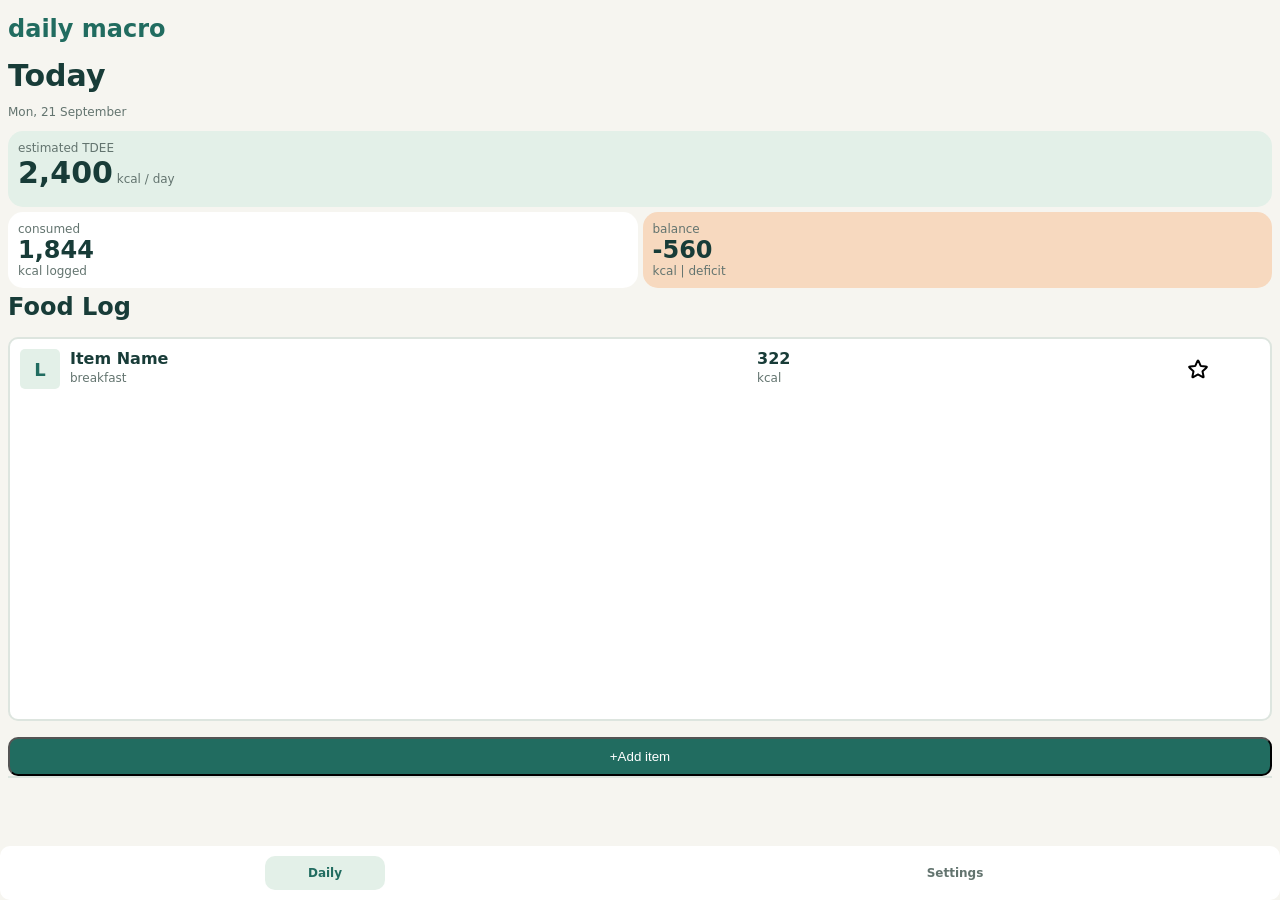
==== src/pages/index.html @ 57b3767c "adding functionality and saving to settings page" ====
<!DOCTYPE html>
<html lang="en">
<head>
    <meta charset="UTF-8">
    <meta name="viewport" content="width=device-width, initial-scale=1.0">
    <title>Home Page Cal Tracker</title>
    <link rel="stylesheet" href="../assets/global-css/global.css" />
    <link rel="stylesheet" href="./css/home.css" />
</head>
<body>
    <main>
        <h1>daily macro</h1>
        <h2>Today</h2>
        <p>Mon, 21 September</p>

        <div id="cal-stats">
            <div id="tdee-stat" class="cal-card">
                <p>estimated TDEE</p>
                <h3 class="pair"><span id="estimated-tdee">2,400</span> kcal / day</h3>
            </div>
            <div id="consumed-stat" class="cal-card">
                <p>consumed</p>
                <h3 id="consumed-cal">1,844</h3>
                <p>kcal logged</p>
            </div>
            <div id="balance-stat" class="cal-card">
                <p>balance</p>
                <h3 id="balance-cal">-560</h3>
                <p>kcal | deficit</p>
            </div>
        </div>

        <div id="food-log-container">
            <h3 id="food-log-text">Food Log</h3>

            <ul id="food-log">
                <li class="food-item">
                    <div class="item-name-content">
                        <h2 class="item-name">Item Name</h2>
                        <p class="item-time">breakfast</p>
                    </div>
                    <div class="item-cals">
                        <h2>322</h2>
                        <p>kcal</p>
                    </div>
                    <div class="item-favouriting">
                        <img src="../assets/icons/hollow-star-icon.svg" />
                    </div>
                </li>
            </ul>
            <button id="add-item-btn">&plus;Add item</button>
        </div>
    </main>
    <nav>
        <a href="index.html" class="active">Daily</a>
        <a href="settings.html">Settings</a>
    </nav>

    <script src="js/home.js" ></script>
</body>
</html>
---- src/assets/global-css/global.css ----
@import url("./colour.css");

:root {
/* Font */
    --font-family: "DejaVu Sans", Arial, sans-serif;

/* font weights */
    --font-normal-weight: 400;
    --font-heading-weight: 700;

/*  */
    --font-normal-size: 24px;
    --font-heading-size: 30px;
    --font-sub-heading-size: 24px;
    --font-log-heading-size: 16px;
    --font-log-normal-size: 12px;
}

body {
    background-color: var(--color-background);
    font-family: var(--font-family);
    font-weight: var(--font-normal-weight);
}

main {
    margin-bottom: 65px;
}

h1, h2, h3 {
    font-weight: var(--font-heading-weight);
    margin: 0;
    color: var(--color-text-primary);
}

h1 {
    font-size: var(--font-normal-size);
    margin: 15px 0;
    color: var(--color-title);
}

h2 {
    font-size: var(--font-heading-size);
}

h3 {
    font-size: var(--font-sub-heading-size);
}

p, a, label {
    color: var(--color-text-secondary);
    font-weight: 400;
    font-size: var(--font-log-normal-size);
}

a {
    text-decoration: none;
    color: inherit;
}

ul {
    background-color: var(--color-surface);
    border: 2px solid var(--color-border);
    border-radius: 10px;
}

/* Inputs */
input, select {
    background-color: var(--color-surface);
    border: 2px solid var(--color-border);
    border-radius: 10px;

    padding: 15px 10px;
}
input[type="checkbox"] {
    position: relative;
    appearance: none;
    width: 20px;
    height: 20px;
    flex-shrink: 0;
}
input[type="checkbox"]:checked {
    background-color: var(--color-primary);
}
input[type="checkbox"]:checked:before {
    position: absolute;
    top: 0;
    left: 0;

    transform: translate(50%, 20%);
    content: "✓";
    color: var(--color-text-on-primary);
}
button {
    background-color: var(--color-primary);
    color: var(--color-text-on-primary);
    border-radius: 10px
}

/* Nav bar */
nav {
    position: fixed;
    bottom: 0;
    left: 0;

    display: flex;
    flex-direction: row;
    justify-content: space-around;

    padding: 10px;

    width: calc(100% - 20px);
    background-color: var(--color-surface);
    border-radius: 10px;
}

nav a {
    width: 100px;
    padding: 10px;

    color: var(--color-text-secondary);
    text-align: center;
    font-weight: 700;

    border-radius: 10px;
}

nav a.active {
    background-color: var(--color-primary-soft);
    color: var(--color-primary);
}

.pair {
    font-weight: var(--font-normal-weight);
    font-size: var(--font-log-normal-size);
    color: var(--color-text-secondary);
}

.pair span {
    font-weight: var(--font-heading-weight);
    font-size: var(--font-heading-size);
    color: var(--color-text-primary);
}
---- src/pages/css/home.css ----
main {
    border-bottom: 2px solid var(--color-border);
}

#cal-stats {
    display: grid;
    grid-template-columns: 1fr 1fr;
    grid-template-rows: 1fr 1fr;
    gap: 5px;
}

#tdee-stat {
    grid-column: span 2;
    background-color: var(--color-tdee-background);
}

#consumed-stat {
    background-color: var(--color-consumed-background);
}

#balance-stat {
    background-color: var(--color-balance-background);
}

.cal-card {
    background-color: white;
    border-radius: 15px;

    padding: 10px;
}

.cal-card p {
    font-weight: var(--font-normal-weight);
    margin: 0;
}

#food-log-text { 
    margin: 5px 0;
}

#food-log {
    list-style: none;
    padding: 10px;
    height: 40vh;
    overflow-y: auto;
}

#food-log h2 {
    font-size: var(--font-log-heading-size);
}

#food-log p {
    font-size: var(--font-log-normal-size);
    margin: 0;
    margin-top: 3px;
}

#food-log li {
    display: flex;
    margin-bottom: 5px;
    font-size: 18px;
}

#food-log .item-name-content {
    display: flex;
    flex-direction: column;

    width: 55%;
    overflow: hidden;
    white-space: nowrap;
    margin-right: 5px;
}

#food-log li::before {
    display: flex;
    flex-direction: row;
    align-items: center;
    justify-content: center;
    content: "L";

    margin-right: 10px;

    width: 40px;
    height: 40px;
    font-weight: var(--font-heading-weight);

    border-radius: 5px;
    background-color: var(--color-tdee-background);
    color: var(--color-title);
}

.item-cals {
    margin-right: auto;
}

.item-favouriting {
    display: flex;
    align-items: center;
    justify-content: center;
    width: 10%;
}

#add-item-btn {
    width: 100%;
    padding: 10px 15px;

    background-color: var(--color-primary);
    color: var(--color-text-on-primary);
}
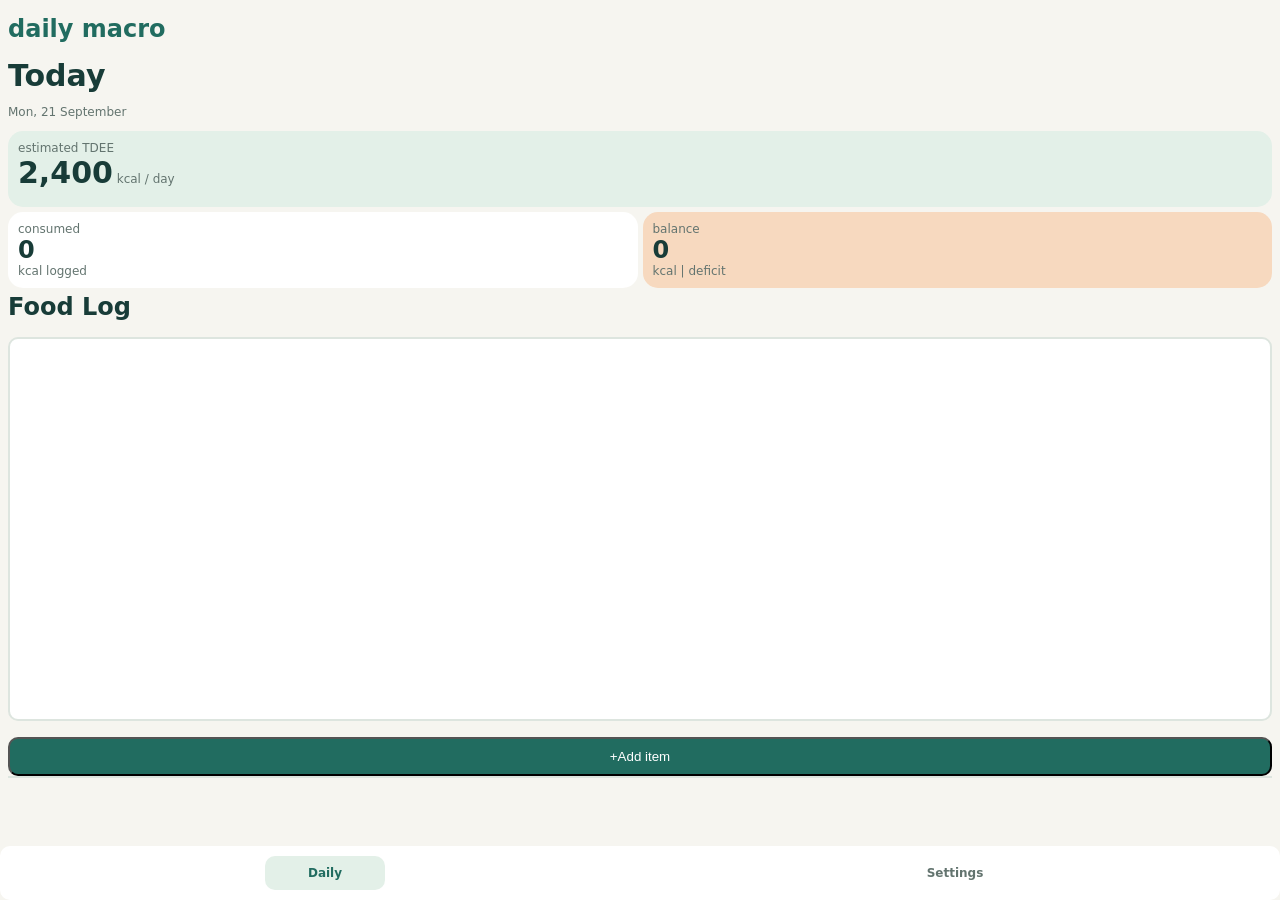
==== commit af09037f: "Added favouriting functionality" ====
--- a/src/pages/index.html
+++ b/src/pages/index.html
@@ -20,13 +20,13 @@
             </div>
             <div id="consumed-stat" class="cal-card">
                 <p>consumed</p>
-                <h3 id="consumed-cal">1,844</h3>
+                <h3 id="consumed-cal">0</h3>
                 <p>kcal logged</p>
             </div>
             <div id="balance-stat" class="cal-card">
                 <p>balance</p>
-                <h3 id="balance-cal">-560</h3>
-                <p>kcal | deficit</p>
+                <h3 id="balance-cal">0</h3>
+                <p>kcal | <span id="sur-or-def-text">deficit</span></p>
             </div>
         </div>
 
@@ -34,19 +34,7 @@
             <h3 id="food-log-text">Food Log</h3>
 
             <ul id="food-log">
-                <li class="food-item">
-                    <div class="item-name-content">
-                        <h2 class="item-name">Item Name</h2>
-                        <p class="item-time">breakfast</p>
-                    </div>
-                    <div class="item-cals">
-                        <h2>322</h2>
-                        <p>kcal</p>
-                    </div>
-                    <div class="item-favouriting">
-                        <img src="../assets/icons/hollow-star-icon.svg" />
-                    </div>
-                </li>
+    
             </ul>
             <button id="add-item-btn">&plus;Add item</button>
         </div>
--- a/src/assets/global-css/global.css
+++ b/src/assets/global-css/global.css
@@ -74,9 +74,12 @@
 input[type="checkbox"] {
     position: relative;
     appearance: none;
-    width: 20px;
-    height: 20px;
-    flex-shrink: 0;
+    width: 30px;
+    height: 30px;
+
+    padding: 0;
+    margin: 0;
+    margin-right: 5px;
 }
 input[type="checkbox"]:checked {
     background-color: var(--color-primary);
@@ -86,7 +89,7 @@
     top: 0;
     left: 0;
 
-    transform: translate(50%, 20%);
+    transform: translate(75%, 40%);
     content: "✓";
     color: var(--color-text-on-primary);
 }
--- a/src/pages/css/home.css
+++ b/src/pages/css/home.css
@@ -93,12 +93,34 @@
     margin-right: auto;
 }
 
-.item-favouriting {
+.item-favouriting, 
+.item-delete {
     display: flex;
     align-items: center;
     justify-content: center;
     width: 10%;
+
+    background-color: inherit;
+    border: none;
 }
+
+.item-delete:hover {
+    fill: red;
+}
+
+.filled {
+    display: none;
+}
+.filled.show {
+    display: unset;
+}
+.hollow {
+    display: none;
+}
+.hollow.show {
+    display: unset;
+}
+
 
 #add-item-btn {
     width: 100%;
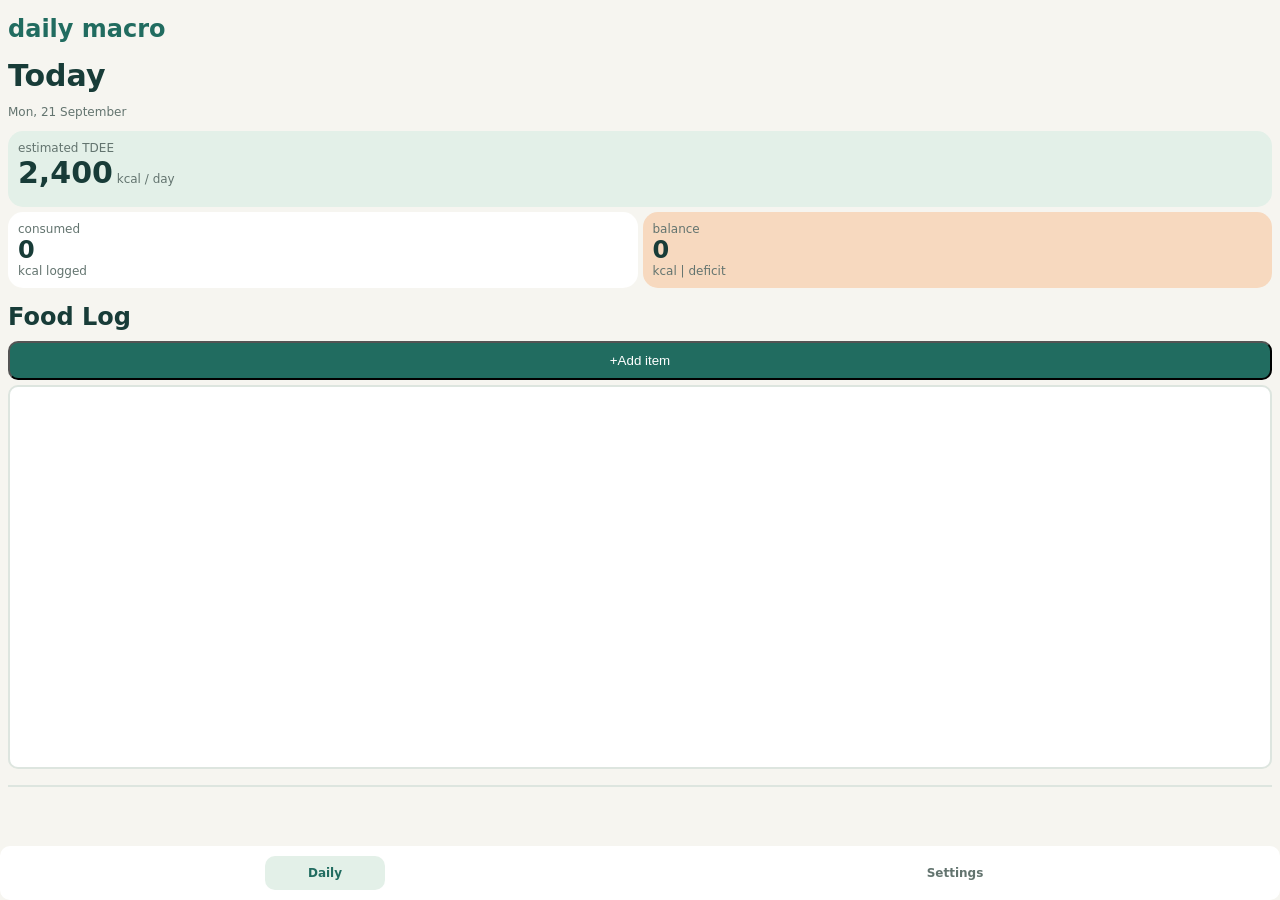
==== commit 4e676418: "move add btn on daily page" ====
--- a/src/pages/index.html
+++ b/src/pages/index.html
@@ -32,11 +32,11 @@
 
         <div id="food-log-container">
             <h3 id="food-log-text">Food Log</h3>
-
+            
+            <button id="add-item-btn">&plus;Add item</button>
             <ul id="food-log">
     
             </ul>
-            <button id="add-item-btn">&plus;Add item</button>
         </div>
     </main>
     <nav>
--- a/src/pages/css/home.css
+++ b/src/pages/css/home.css
@@ -35,7 +35,8 @@
 }
 
 #food-log-text { 
-    margin: 5px 0;
+    margin: 10px 0;
+    margin-top: 15px;
 }
 
 #food-log {
@@ -43,6 +44,8 @@
     padding: 10px;
     height: 40vh;
     overflow-y: auto;
+
+    margin-top: 5px;
 }
 
 #food-log h2 {
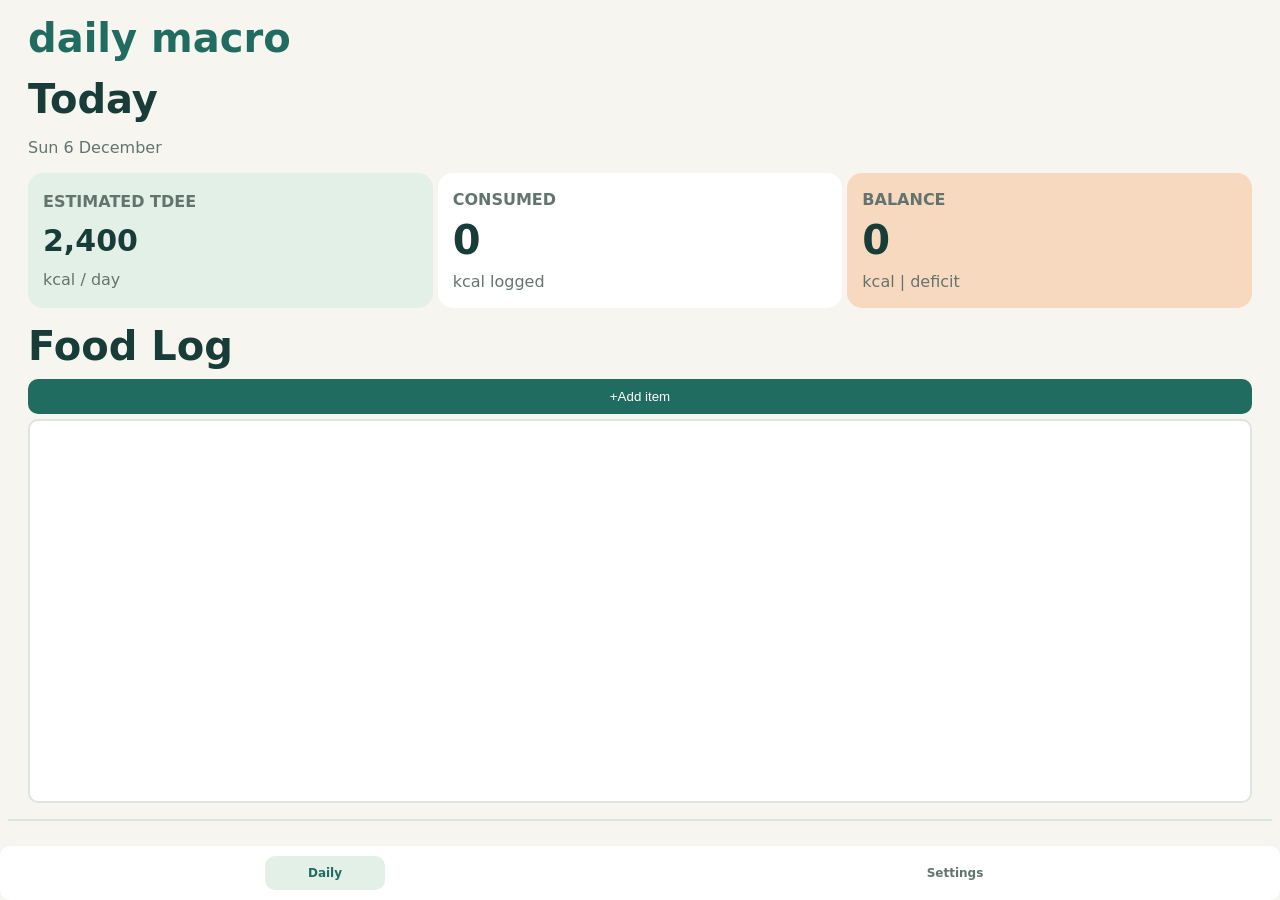
==== commit bc5650be: "desktop view fixes" ====
--- a/src/pages/index.html
+++ b/src/pages/index.html
@@ -11,20 +11,20 @@
     <main>
         <h1>daily macro</h1>
         <h2>Today</h2>
-        <p>Mon, 21 September</p>
+        <p id="today-date">Mon, 21 September</p>
 
         <div id="cal-stats">
             <div id="tdee-stat" class="cal-card">
-                <p>estimated TDEE</p>
-                <h3 class="pair"><span id="estimated-tdee">2,400</span> kcal / day</h3>
+                <p class="title">ESTIMATED TDEE</p>
+                <h3 class="pair"><span id="estimated-tdee">2,400</span></h3><p class="kcal">kcal / day</p>
             </div>
             <div id="consumed-stat" class="cal-card">
-                <p>consumed</p>
+                <p class="title">CONSUMED</p>
                 <h3 id="consumed-cal">0</h3>
                 <p>kcal logged</p>
             </div>
             <div id="balance-stat" class="cal-card">
-                <p>balance</p>
+                <p class="title">BALANCE</p>
                 <h3 id="balance-cal">0</h3>
                 <p>kcal | <span id="sur-or-def-text">deficit</span></p>
             </div>
@@ -32,7 +32,7 @@
 
         <div id="food-log-container">
             <h3 id="food-log-text">Food Log</h3>
-            
+
             <button id="add-item-btn">&plus;Add item</button>
             <ul id="food-log">
     
--- a/src/assets/global-css/global.css
+++ b/src/assets/global-css/global.css
@@ -96,7 +96,8 @@
 button {
     background-color: var(--color-primary);
     color: var(--color-text-on-primary);
-    border-radius: 10px
+    border-radius: 10px;
+    border: none;
 }
 
 /* Nav bar */
@@ -138,8 +139,22 @@
     color: var(--color-text-secondary);
 }
 
-.pair span {
+.pair #estimated-tdee {
     font-weight: var(--font-heading-weight);
     font-size: var(--font-heading-size);
     color: var(--color-text-primary);
+}
+
+@media (min-width: 768px) {
+    main {
+        padding: 0 20px;
+    }
+
+    h1, h2, h3 {
+        font-size: 2.5rem;
+    }
+
+    p {
+        font-size: 1rem;
+    }
 }
--- a/src/pages/css/home.css
+++ b/src/pages/css/home.css
@@ -14,6 +14,15 @@
     background-color: var(--color-tdee-background);
 }
 
+.kcal {
+    margin-left: 2rem;
+    font-size: 1rem;
+}
+
+p.title {
+    font-weight: 700;
+}
+
 #consumed-stat {
     background-color: var(--color-consumed-background);
 }
@@ -23,14 +32,18 @@
 }
 
 .cal-card {
+    display: flex;
+    flex-direction: column;
+    justify-content: space-around;
     background-color: white;
     border-radius: 15px;
 
-    padding: 10px;
+    padding: 15px;
+    gap: 5px;
 }
 
 .cal-card p {
-    font-weight: var(--font-normal-weight);
+    /* font-weight: var(--font-normal-weight); */
     margin: 0;
 }
 
@@ -131,4 +144,24 @@
 
     background-color: var(--color-primary);
     color: var(--color-text-on-primary);
+}
+
+@media (min-width: 768px) {
+    #cal-stats {
+        grid-template-columns: repeat(3, 1fr);
+        grid-template-rows: 1fr;
+        height: 15vh;
+    }
+
+    #tdee-stat {
+        grid-column: span 1;
+    }
+
+    #estimated-tdee {
+        display: block;
+    }
+
+    .kcal {
+        margin-left: 0;
+    }
 }
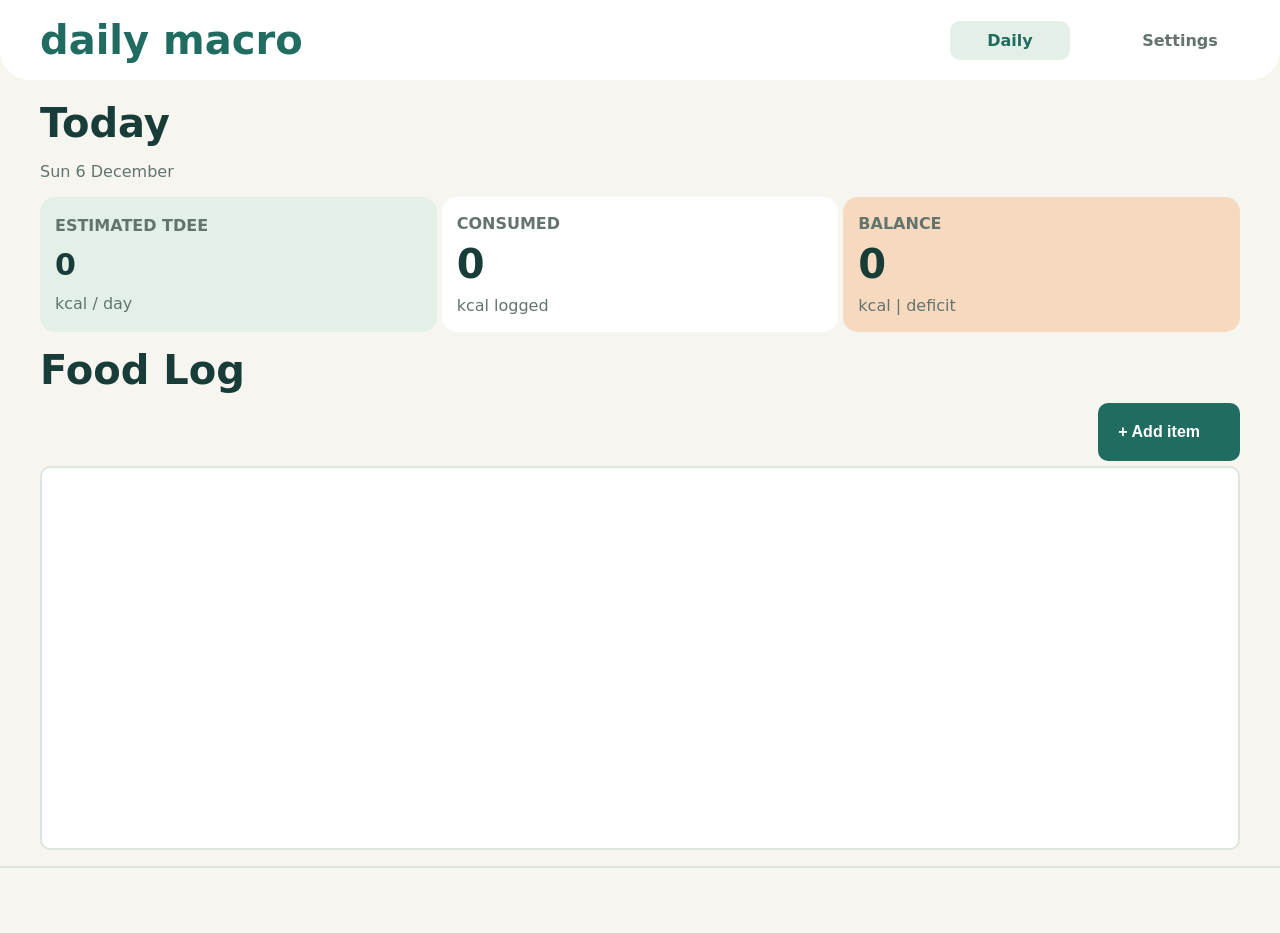
==== commit fb08fc29: "fixes to home page desktop view" ====
--- a/src/pages/index.html
+++ b/src/pages/index.html
@@ -8,8 +8,16 @@
     <link rel="stylesheet" href="./css/home.css" />
 </head>
 <body>
+    <nav class="desktop-nav">
+        <h1>daily macro</h1>
+
+        <div class="link-holder">
+            <a href="index.html" class="active">Daily</a>
+            <a href="settings.html">Settings</a>
+        </div>
+    </nav>
     <main>
-        <h1>daily macro</h1>
+        <h1 class="mobile-header">daily macro</h1>
         <h2>Today</h2>
         <p id="today-date">Mon, 21 September</p>
 
@@ -33,13 +41,13 @@
         <div id="food-log-container">
             <h3 id="food-log-text">Food Log</h3>
 
-            <button id="add-item-btn">&plus;Add item</button>
+            <button id="add-item-btn">&plus; Add item</button>
             <ul id="food-log">
     
             </ul>
         </div>
     </main>
-    <nav>
+    <nav class="mobile-nav">
         <a href="index.html" class="active">Daily</a>
         <a href="settings.html">Settings</a>
     </nav>
--- a/src/assets/global-css/global.css
+++ b/src/assets/global-css/global.css
@@ -20,10 +20,16 @@
     background-color: var(--color-background);
     font-family: var(--font-family);
     font-weight: var(--font-normal-weight);
+    margin: 0;
 }
 
 main {
     margin-bottom: 65px;
+    padding: 0 20px;
+}
+
+.desktop-nav {
+    display: none;
 }
 
 h1, h2, h3 {
@@ -98,10 +104,11 @@
     color: var(--color-text-on-primary);
     border-radius: 10px;
     border: none;
+    cursor: pointer;
 }
 
 /* Nav bar */
-nav {
+.mobile-nav {
     position: fixed;
     bottom: 0;
     left: 0;
@@ -117,7 +124,7 @@
     border-radius: 10px;
 }
 
-nav a {
+.mobile-nav a, .desktop-nav a {
     width: 100px;
     padding: 10px;
 
@@ -128,9 +135,31 @@
     border-radius: 10px;
 }
 
-nav a.active {
+.mobile-nav a.active, .desktop-nav a.active {
     background-color: var(--color-primary-soft);
     color: var(--color-primary);
+}
+
+.desktop-nav {
+    flex-direction: row;
+    justify-content: space-between;
+    align-items: center;
+    position: fixed;
+    box-sizing: border-box;
+    top: 0;
+    left: 0;
+
+    width: 100%;
+    height: 80px;
+    padding: 0 40px;
+
+    background-color: var(--color-surface);
+    border-radius: 0 0 30px 30px;
+}
+
+.desktop-nav .link-holder {
+    display: flex;
+    gap: 50px;
 }
 
 .pair {
@@ -147,14 +176,27 @@
 
 @media (min-width: 768px) {
     main {
-        padding: 0 20px;
+        padding: 0 40px;
+        margin-top: 100px;
     }
 
     h1, h2, h3 {
         font-size: 2.5rem;
     }
 
-    p {
+    p, a, label {
         font-size: 1rem;
     }
+
+    .mobile-nav {
+        display: none;
+    }
+    .mobile-header {
+        display: none;
+    }
+
+    .desktop-nav {
+        display: flex;
+    }
+    
 }
--- a/src/pages/css/home.css
+++ b/src/pages/css/home.css
@@ -137,13 +137,16 @@
     display: unset;
 }
 
-
 #add-item-btn {
     width: 100%;
     padding: 10px 15px;
 
     background-color: var(--color-primary);
     color: var(--color-text-on-primary);
+}
+
+#add-item-btn:hover {
+    background-color: var(--color-primary-hover);
 }
 
 @media (min-width: 768px) {
@@ -164,4 +167,17 @@
     .kcal {
         margin-left: 0;
     }
+
+    #food-log-container {
+        display: flex;
+        flex-direction: column;
+    }
+
+    #add-item-btn {
+        width: fit-content;
+        padding: 20px 40px 20px 20px;
+        margin-left: auto;
+        font-size: 1rem;
+        font-weight: 700;
+    }
 }
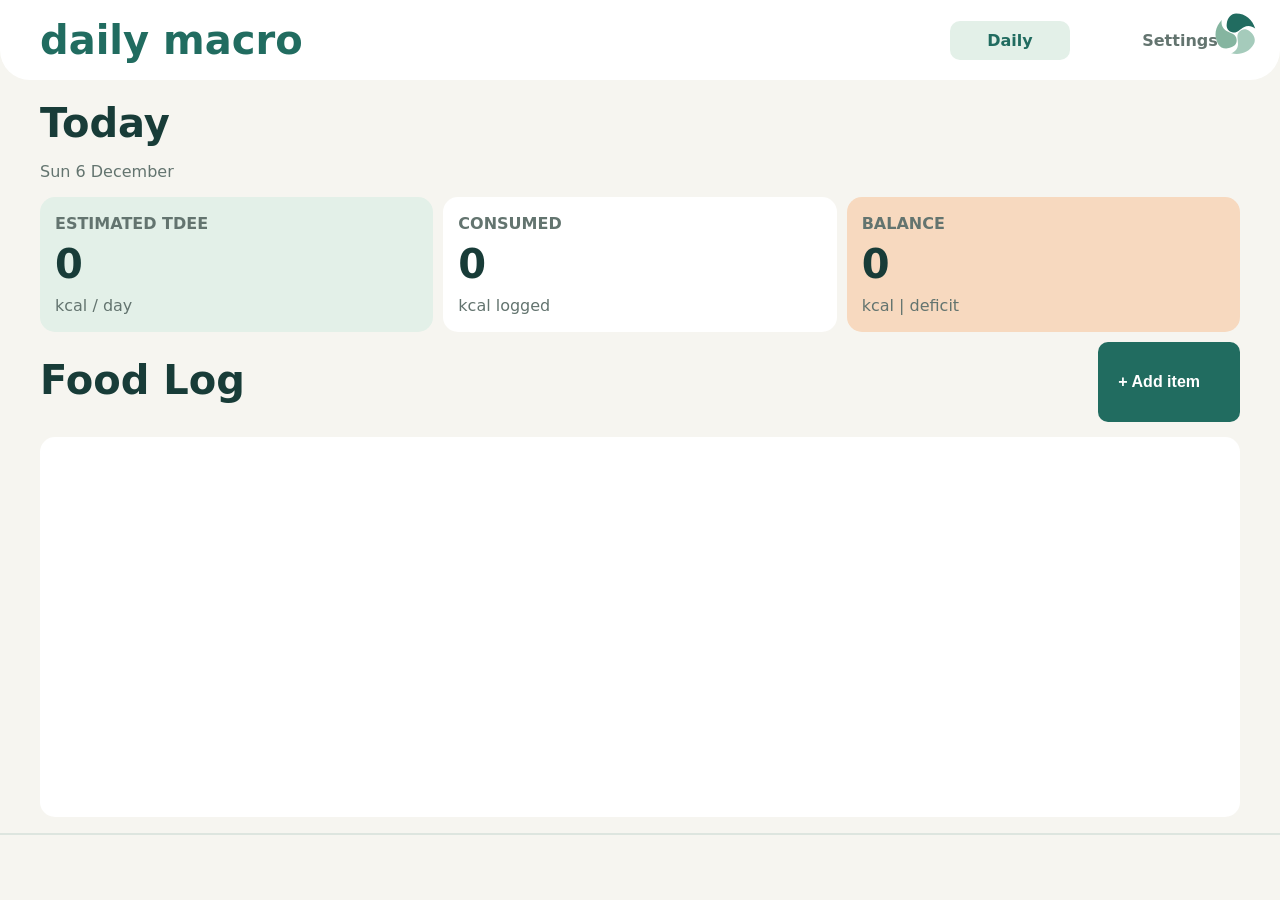
==== commit 8457048d: "lots of css + html corrections + logo" ====
--- a/src/pages/index.html
+++ b/src/pages/index.html
@@ -18,6 +18,7 @@
     </nav>
     <main>
         <h1 class="mobile-header">daily macro</h1>
+        <img id="daily-macro-logo" src="../assets/icons/daily-macro-abstract.svg" />
         <h2>Today</h2>
         <p id="today-date">Mon, 21 September</p>
 
--- a/src/assets/global-css/global.css
+++ b/src/assets/global-css/global.css
@@ -9,11 +9,9 @@
     --font-heading-weight: 700;
 
 /*  */
-    --font-normal-size: 24px;
-    --font-heading-size: 30px;
-    --font-sub-heading-size: 24px;
-    --font-log-heading-size: 16px;
-    --font-log-normal-size: 12px;
+    --font-normal-size: 1rem;
+    --font-heading-size: 2rem;
+    --font-heading-size-desktop: 2.5rem;
 }
 
 body {
@@ -32,6 +30,12 @@
     display: none;
 }
 
+#daily-macro-logo {
+    position: absolute;
+    top: 10px;
+    right: 20px;
+}
+
 h1, h2, h3 {
     font-weight: var(--font-heading-weight);
     margin: 0;
@@ -49,7 +53,7 @@
 }
 
 h3 {
-    font-size: var(--font-sub-heading-size);
+    font-size: var(--font-heading-size);
 }
 
 p, a, label {
@@ -76,6 +80,7 @@
     border-radius: 10px;
 
     padding: 15px 10px;
+    font-size: min(16px);
 }
 input[type="checkbox"] {
     position: relative;
@@ -105,6 +110,10 @@
     border-radius: 10px;
     border: none;
     cursor: pointer;
+}
+
+.mobile-header {
+    font-size: 1.5rem;
 }
 
 /* Nav bar */
@@ -164,11 +173,11 @@
 
 .pair {
     font-weight: var(--font-normal-weight);
-    font-size: var(--font-log-normal-size);
+    font-size: var(--font-normal-size);
     color: var(--color-text-secondary);
 }
 
-.pair #estimated-tdee {
+.pair #estimated-tdee, .pair #tdee-estimate {
     font-weight: var(--font-heading-weight);
     font-size: var(--font-heading-size);
     color: var(--color-text-primary);
@@ -181,11 +190,15 @@
     }
 
     h1, h2, h3 {
-        font-size: 2.5rem;
-    }
-
-    p, a, label {
-        font-size: 1rem;
+        font-size: var(--font-heading-size-desktop);
+    }
+
+    .pair #estimated-tdee, .pair #tdee-estimate {
+        font-size: var(--font-heading-size-desktop);
+    }
+
+    p, a, label, span {
+        font-size: var(--font-normal-size);
     }
 
     .mobile-nav {
--- a/src/pages/css/home.css
+++ b/src/pages/css/home.css
@@ -55,7 +55,7 @@
 #food-log {
     list-style: none;
     padding: 10px;
-    height: 40vh;
+    height: 30vh;
     overflow-y: auto;
 
     margin-top: 5px;
@@ -114,10 +114,17 @@
     display: flex;
     align-items: center;
     justify-content: center;
-    width: 10%;
+    width: 5%;
 
     background-color: inherit;
     border: none;
+
+    transition: transform 0.3s ease;
+}
+
+.item-favouriting:hover,
+.item-delete:hover {
+    transform: scale(1.1);
 }
 
 .item-delete:hover {
@@ -154,6 +161,7 @@
         grid-template-columns: repeat(3, 1fr);
         grid-template-rows: 1fr;
         height: 15vh;
+        gap: 10px;
     }
 
     #tdee-stat {
@@ -169,8 +177,24 @@
     }
 
     #food-log-container {
-        display: flex;
-        flex-direction: column;
+        display: grid;
+        grid-template-columns: repeat(2, 1fr);
+        grid-template-rows: 1fr 5fr;
+        row-gap: 10px;
+
+        margin-top: 10px;
+    }
+
+    #food-log {
+        border: none;
+        border-radius: 15px;
+        grid-column: span 2;
+        height: 40vh;
+    }
+
+    #food-log .food-item {
+        border-bottom: 1px solid var(--color-border);
+        padding-bottom: 5px;
     }
 
     #add-item-btn {
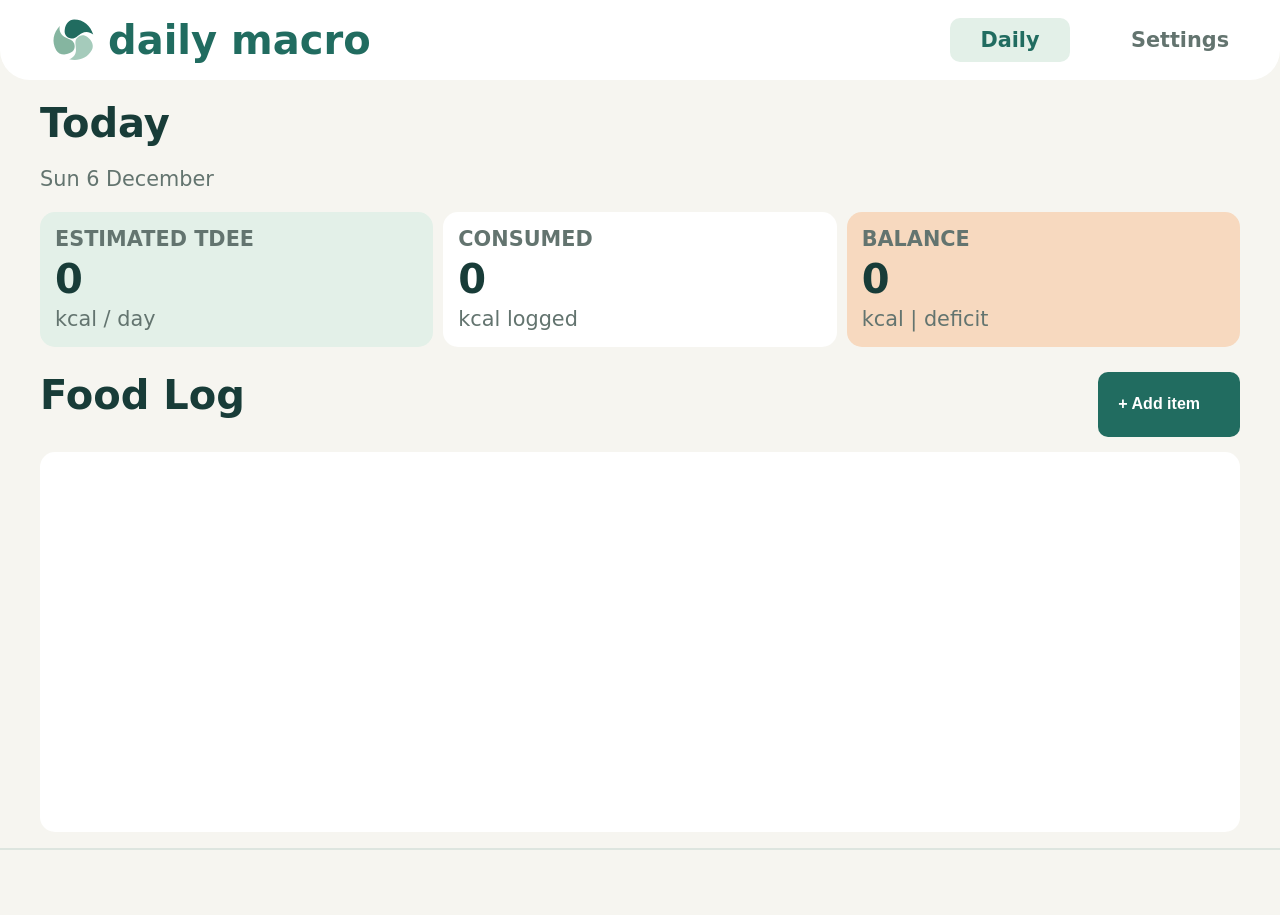
==== commit 853f802f: "Added deleting functionality to favourite list" ====
--- a/src/pages/index.html
+++ b/src/pages/index.html
@@ -9,8 +9,11 @@
 </head>
 <body>
     <nav class="desktop-nav">
-        <h1>daily macro</h1>
-
+        <a id="logo-and-text" href="index.html">
+            <img id="daily-macro-logo-desktop" src="../assets/icons/daily-macro-abstract.svg" />
+            <h1>daily macro</h1>
+        </a>
+        
         <div class="link-holder">
             <a href="index.html" class="active">Daily</a>
             <a href="settings.html">Settings</a>
--- a/src/assets/global-css/global.css
+++ b/src/assets/global-css/global.css
@@ -11,7 +11,13 @@
 /*  */
     --font-normal-size: 1rem;
     --font-heading-size: 2rem;
+    --font-normal-size-desktop: 1.3rem;
     --font-heading-size-desktop: 2.5rem;
+
+    --font-log-heading: 1.3rem;
+    --font-log-heading-desktop: 1.4rem;
+    --font-log-normal: 0.8rem;
+    --font-log-normal: 1.1rem;
 }
 
 body {
@@ -36,6 +42,10 @@
     right: 20px;
 }
 
+#daily-macro-logo-desktop {
+    display: none;
+}
+
 h1, h2, h3 {
     font-weight: var(--font-heading-weight);
     margin: 0;
@@ -100,7 +110,7 @@
     top: 0;
     left: 0;
 
-    transform: translate(75%, 40%);
+    transform: translate(35%, 0);
     content: "✓";
     color: var(--color-text-on-primary);
 }
@@ -171,6 +181,13 @@
     gap: 50px;
 }
 
+.desktop-nav .link-holder a {
+    transition: transform 0.3s ease;
+}
+.desktop-nav .link-holder a:hover {
+    transform: scale(1.1);
+}
+
 .pair {
     font-weight: var(--font-normal-weight);
     font-size: var(--font-normal-size);
@@ -189,6 +206,24 @@
         margin-top: 100px;
     }
 
+    #daily-macro-logo {
+        display: none;
+    }
+    #daily-macro-logo-desktop {
+        display: block;
+    }
+
+    #logo-and-text {
+        display: flex;
+        flex-direction: row;
+
+        width: fit-content;
+        cursor: pointer;
+    }
+    #logo-and-text img {
+        margin-right: 10px;
+    }
+
     h1, h2, h3 {
         font-size: var(--font-heading-size-desktop);
     }
@@ -197,8 +232,14 @@
         font-size: var(--font-heading-size-desktop);
     }
 
-    p, a, label, span {
-        font-size: var(--font-normal-size);
+    p, a, label, span, button {
+        font-size: var(--font-normal-size-desktop);
+    }
+
+    /* Inputs */
+    input, select {
+        padding: 20px 10px;
+        font-size: var(--font-normal-size-desktop);
     }
 
     .mobile-nav {
--- a/src/pages/css/home.css
+++ b/src/pages/css/home.css
@@ -16,7 +16,7 @@
 
 .kcal {
     margin-left: 2rem;
-    font-size: 1rem;
+    font-size: var(--font-normal-size);
 }
 
 p.title {
@@ -92,7 +92,7 @@
     flex-direction: row;
     align-items: center;
     justify-content: center;
-    content: "L";
+    content: var(--letter, "L");
 
     margin-right: 10px;
 
@@ -128,7 +128,7 @@
 }
 
 .item-delete:hover {
-    fill: red;
+    fill: var(--color-red-hover);
 }
 
 .filled {
@@ -174,6 +174,7 @@
 
     .kcal {
         margin-left: 0;
+        font-size: var(--font-normal-size-desktop);
     }
 
     #food-log-container {
@@ -201,6 +202,7 @@
         width: fit-content;
         padding: 20px 40px 20px 20px;
         margin-left: auto;
+        margin-top: 15px;
         font-size: 1rem;
         font-weight: 700;
     }
